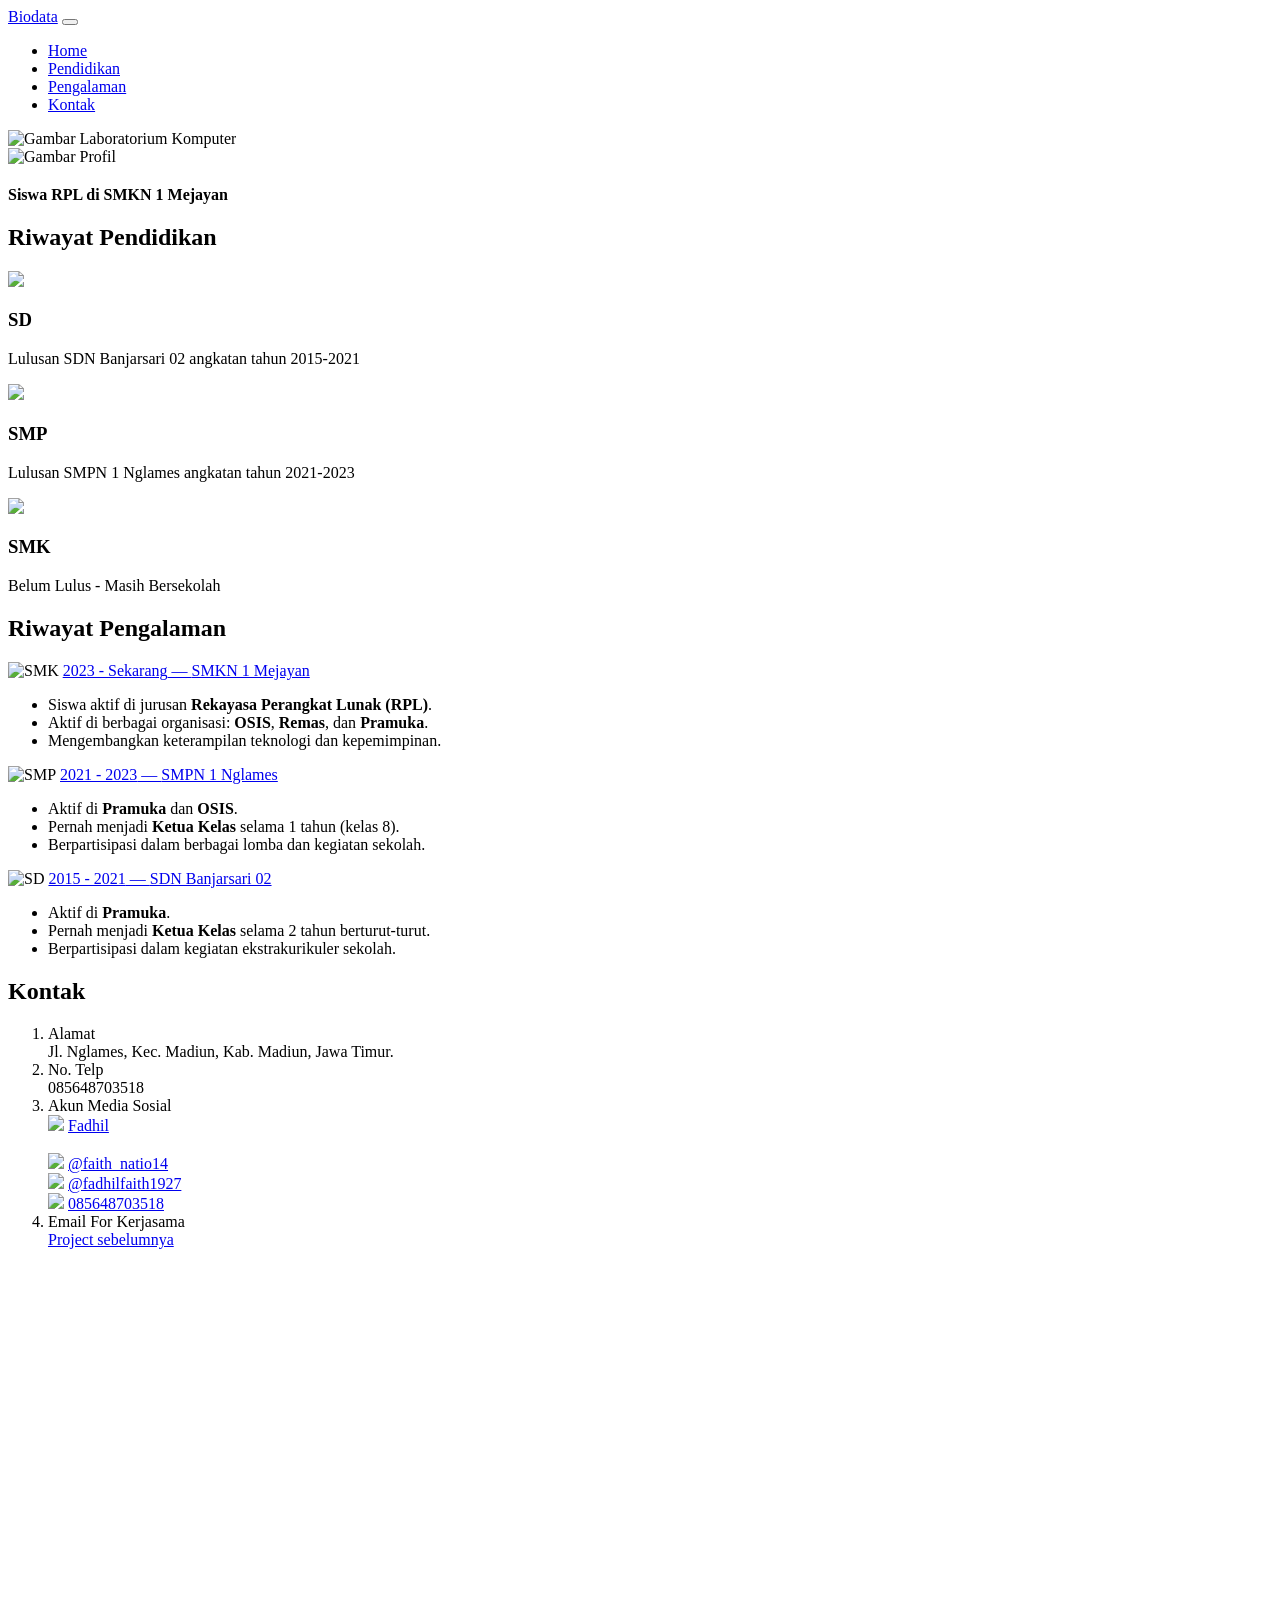
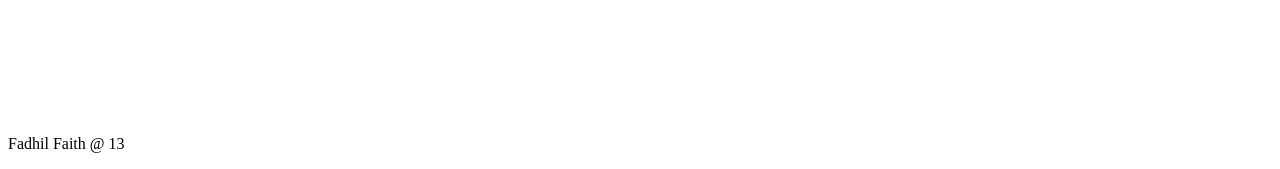
==== ujian.html @ b9683b17 "Add files via upload" ====
<!DOCTYPE html>
<html lang="en">
<head>
    <meta charset="UTF-8">
    <meta http-equiv="X-UA-Compatible" content="IE=edge">
    <meta name="viewport" content="width=device-width, initial-scale=1.0">
    <title>My Profile</title>
    <link rel="stylesheet" href="style/ujian.css" type="text/css">
    <link rel="stylesheet" href="style/bootstrap.min.css" type="text/css">
    <script src="style/bootstrap.bundle.js"></script>
</head>
<body>
  <header id="navbar">  
    <nav class="navbar navbar-expand-sm bg-secondary navbar-dark fixed-top">
      <div class="container-fluid">
        <a class="navbar-brand" href="#">Biodata</a>

        <button class="navbar-toggler" type="button" data-bs-toggle="collapse" data-bs-target="#collapsibleNavbar" aria-controls="navbarSupportedContent" aria-expanded="false" aria-label="Toggle navigation">
          <span class="navbar-toggler-icon"></span>
        </button>

        <div class="collapse navbar-collapse" id="collapsibleNavbar">
          <ul class="navbar-nav">
            <li class="nav-item">
              <a class="nav-link text-white text-center" href="#home">Home</a>
            </li>
            <li class="nav-item">
              <a class="nav-link text-white text-center" href="#pendidikan">Pendidikan</a>
            </li>
            <li class="nav-item">
              <a class="nav-link text-white text-center" href="#pekerjaan">Pengalaman</a>
            </li>
            <li class="nav-item">
              <a class="nav-link text-white text-center" href="#kontak">Kontak</a>
            </li>
          </ul>
        </div>
      </div>
    </nav>
  </header>

  <section id="home">
    <img src="image/bcgrnd.png" alt="Gambar Laboratorium Komputer">
    <div id="logoBanner">
      <img src="image/pp saya.png" alt="Gambar Profil">
      <h1><span></span></h1>
      <p><b>Siswa RPL di SMKN 1 Mejayan</b></p>
    </div>
  </section>

  <article id="pendidikan">
    <div class="row">
      <b><h2>Riwayat Pendidikan</h2></b>
      <div class="col-sm-3">
        <img src="image/esdeh.png">
        <p><h3>SD</h3></p>
        <p>Lulusan SDN Banjarsari 02 angkatan tahun 2015-2021</p>
      </div>
      <div class="col-sm-3">
        <img src="image/smplogo.png">
        <p><h3>SMP</h3></p>
        <p>Lulusan SMPN 1 Nglames angkatan tahun 2021-2023</p>
      </div>
      <div class="col-sm-3">
        <img src="image/smk.png">
        <p><h3>SMK</h3></p>
        <p>Belum Lulus - Masih Bersekolah</p>
      </div>
    </div>
  </article>

  <article id="pekerjaan">
    <b><h2 class="mb-4">Riwayat Pengalaman</h2></b>
    <div id="accordion">
      <div class="card mb-3 shadow-sm border-0">
        <div class="card-header bg-primary text-white d-flex align-items-center">
          <img src="image/smk.png" alt="SMK" width="32" height="32" class="me-2">
          <a class="btn text-white flex-grow-1 text-start" data-bs-toggle="collapse" href="#collapseOne">
            <span class="fw-bold">2023 - Sekarang</span> &mdash; <span class="ms-2">SMKN 1 Mejayan</span>
          </a>
        </div>
        <div id="collapseOne" class="collapse show" data-bs-parent="#accordion">
          <div class="card-body">
            <ul>
              <li>Siswa aktif di jurusan <b>Rekayasa Perangkat Lunak (RPL)</b>.</li>
              <li>Aktif di berbagai organisasi: <b>OSIS</b>, <b>Remas</b>, dan <b>Pramuka</b>.</li>
              <li>Mengembangkan keterampilan teknologi dan kepemimpinan.</li>
            </ul>
          </div>
        </div>
      </div>
      <div class="card mb-3 shadow-sm border-0">
        <div class="card-header bg-success text-white d-flex align-items-center">
          <img src="image/smplogo.png" alt="SMP" width="32" height="32" class="me-2">
          <a class="collapsed btn text-white flex-grow-1 text-start" data-bs-toggle="collapse" href="#collapseTwo">
            <span class="fw-bold">2021 - 2023</span> &mdash; <span class="ms-2">SMPN 1 Nglames</span>
          </a>
        </div>
        <div id="collapseTwo" class="collapse" data-bs-parent="#accordion">
          <div class="card-body">
            <ul>
              <li>Aktif di <b>Pramuka</b> dan <b>OSIS</b>.</li>
              <li>Pernah menjadi <b>Ketua Kelas</b> selama 1 tahun (kelas 8).</li>
              <li>Berpartisipasi dalam berbagai lomba dan kegiatan sekolah.</li>
            </ul>
          </div>
        </div>
      </div>
      <div class="card mb-3 shadow-sm border-0">
        <div class="card-header bg-warning text-dark d-flex align-items-center">
          <img src="image/esdeh.png" alt="SD" width="32" height="32" class="me-2">
          <a class="collapsed btn text-dark flex-grow-1 text-start" data-bs-toggle="collapse" href="#collapseThree">
            <span class="fw-bold">2015 - 2021</span> &mdash; <span class="ms-2">SDN Banjarsari 02</span>
          </a>
        </div>
        <div id="collapseThree" class="collapse" data-bs-parent="#accordion">
          <div class="card-body">
            <ul>
              <li>Aktif di <b>Pramuka</b>.</li>
              <li>Pernah menjadi <b>Ketua Kelas</b> selama 2 tahun berturut-turut.</li>
              <li>Berpartisipasi dalam kegiatan ekstrakurikuler sekolah.</li>
            </ul>
          </div>
        </div>
      </div>
    </div>
  </article>

  <section id="kontak">
    <div class="row">
        <div class="col-lg-4">
            <b><h2>Kontak</h2></b>
            <ol class="list-group list-group-numbered">
              <li class="list-group-item d-flex justify-content-between align-items-start">
                <div class="ms-2 me-auto">
                  <div class="fw-bold">Alamat</div>
                  Jl. Nglames, Kec. Madiun, Kab. Madiun, Jawa Timur.
                </div>
              </li>
              <li class="list-group-item d-flex justify-content-between align-items-start">
                <div class="ms-2 me-auto">
                  <div class="fw-bold">No. Telp </div>
                  085648703518
                </div>
              </li>
              <li class="list-group-item d-flex justify-content-between align-items-start">
                <div class="ms-2 me-auto">
                  <div class="fw-bold">Akun Media Sosial</div>
                  <div class="row sosmed">
                      <div class="col-sm-6 d-flex align-items-start" style="gap: 5px">
                        <img src="image/facebook.png" draggable="false">
                        <a href="https://www.facebook.com/DianSanjaya">Fadhil</a>
                      </div>
                    </br>
                      <div class="col-sm-6 d-flex align-items-start" style="gap: 5px">
                        <img src="image/ig.png" draggable="false">
                        <a href="https://www.instagram.com/faith_natio14/">@faith_natio14</a>
                      </div>
                      <div class="col-sm-6 d-flex align-items-center" style="gap: 5px">
                        <img src="image/tiktok.png" draggable="false"> 
                        <a href="https://www.tiktok.com/@fadhilfaith1927?is_from_webapp=1&sender_device=pc">@fadhilfaith1927</a> 
                      </div>
                      <div class="col-sm-6 d-flex align-items-center" style="gap: 5px">
                        <img src="image/wa.png" draggable="false">
                        <a href="https://web.whatsapp.com/">085648703518</a> 
                      </div>
                    </div>
                </div>
              </li>
              <li class="list-group-item d-flex justify-content-between align-items-start">
                <div class="ms-2 me-auto">
                  <div class="fw-bold">Email For Kerjasama</div>
                   <a href="X-Project PAS_FADHIL/index.html">Project sebelumnya</a>
                </div>
              </li>
            </ol>
          </div>
          <div class="col-lg-8">
            <iframe src="https://www.google.com/maps/embed?pb=!1m26!1m12!1m3!1d63280.166076493246!2d111.55880708657091!3d-7.5738461646490505!2m3!1f0!2f0!3f0!3m2!1i1024!2i768!4f13.1!4m11!3e9!4m3!3m2!1d-7.5912617!2d111.55590129999999!4m5!1s0x2e79c7fb585a947d%3A0xf2b189f11ed3a368!2sSMKN%201%20Mejayan%2C%20Jl.%20Imam%20Bonjol%20No.7%2C%20Area%20Sawah%2FKebun%2C%20Pandean%2C%20Kec.%20Mejayan%2C%20Kabupaten%20Madiun%2C%20Jawa%20Timur%2063153!3m2!1d-7.5570422!2d111.65979379999999!5e0!3m2!1sid!2sid!4v1748074762347!5m2!1sid!2sid" width="600" height="450" style="border:0;" allowfullscreen="" loading="lazy" referrerpolicy="no-referrer-when-downgrade"></iframe>
           </div>           
        </div>
    </div>
  </section>

  <footer class="d-flex align-items-center justify-content-center bg-secondary text-white text-center">
    <p>Fadhil Faith @ 13</p>
  </footer>

</body>
</html>
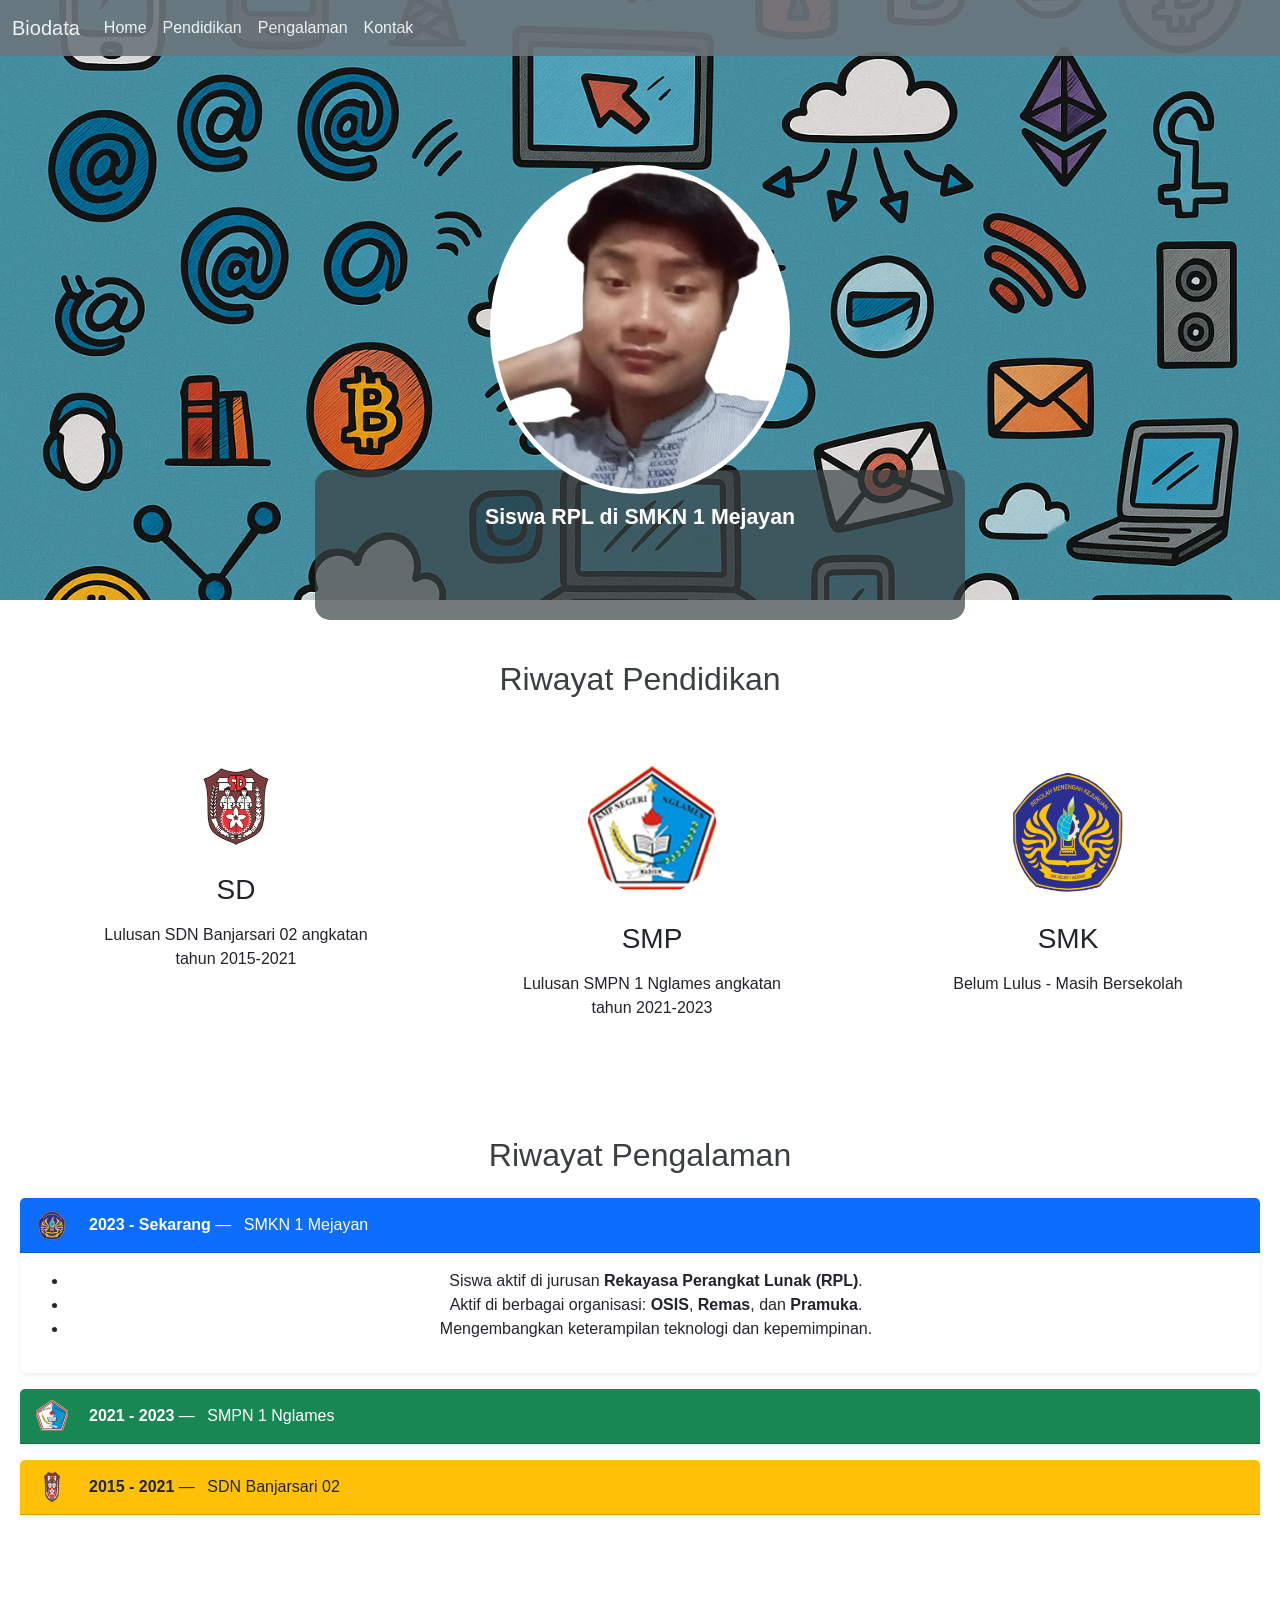
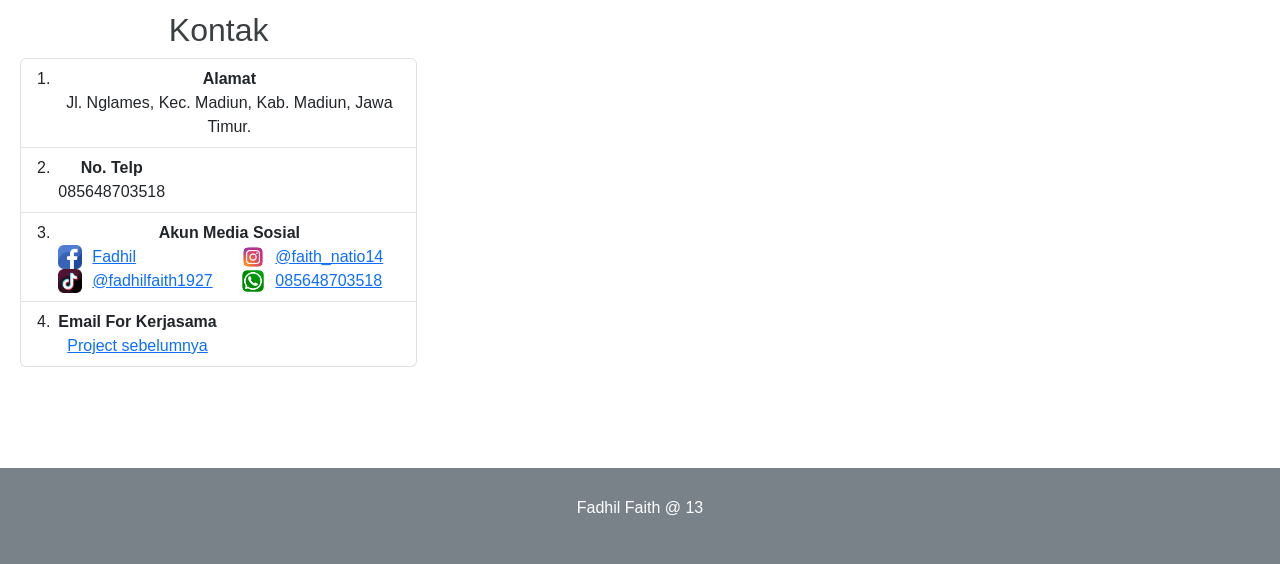
==== commit a1ad1de8: "Rapikan struktur: pindahkan gambar ke image/, aset ujian ke style/" ====
--- a/ujian.html
+++ b/ujian.html
@@ -170,7 +170,7 @@
               <li class="list-group-item d-flex justify-content-between align-items-start">
                 <div class="ms-2 me-auto">
                   <div class="fw-bold">Email For Kerjasama</div>
-                   <a href="X-Project PAS_FADHIL/index.html">Project sebelumnya</a>
+                   <a href="index.html">Project sebelumnya</a>
                 </div>
               </li>
             </ol>
--- a/style/ujian.css
+++ b/style/ujian.css
@@ -0,0 +1,174 @@
+* {
+    
+    margin: 0;
+    padding: 0;
+    box-sizing: border-box;
+    font-family: Arial, Helvetica, sans-serif;
+}
+
+:root {
+    --warna-bg: #CAE4DB;
+    --warna-1: #fefefe;
+    --warna-2: #3a4042;
+    --warna-3: #ffffff;
+    --warna-putih: #61a582;
+    --transparan: rgba(0, 48, 63, 0.1);
+}
+
+body {
+    background-color: var(--warna-bg);
+    width: 100%;
+}
+
+.nav-link:hover {
+    background-color: var(--warna-3);
+}
+
+.navbar {
+    background-color: var(--warna-2) !important;
+    opacity: 0.9;
+}
+
+#home img {
+    width: 100%;
+    height: 600px;
+    object-fit: cover;
+}
+
+#logoBanner {
+    position: absolute;
+    text-align: center;
+    left: 50%;
+    transform: translate(-50%);
+    top: 35%;
+    z-index: 9;
+    color: var(--warna-1);
+}
+
+#logoBanner img {
+    width: 300px;
+    height: auto;
+    margin-top: -300px;
+    background-color: var(--warna-1);
+    border-radius: 50%;
+    overflow: hidden;
+    border: 5px solid white;
+}
+
+#logoBanner h1 {
+    font-size: 24pt;
+}
+
+#logoBanner p {
+    font-size: 16pt;
+}
+
+#logoBanner::before {
+    content: "";
+    background-color: var(--warna-2);
+    width: 650px;
+    height: 150px;
+    z-index: -1;
+    position: relative;
+    display: block;
+    opacity: 0.7;
+    top: 155px;
+    border-radius: 15px;
+    left: 50%;
+    transform: translate(-50%);
+}
+
+#logoBanner span:before {
+    content: '';
+    animation: gerak 8s infinite ease;
+    transform: translateY(-50%);
+    font-size: 40px;
+    color: var(--warna-1);
+}
+
+@keyframes gerak {
+    0%   { content: 'Selamat Datang'; }
+    50%  { content: 'Fadhil faith al abrisam dewanto'; }
+    100% { content: 'Terima Kasih Sudah Berkunjung'; }
+}
+
+#pendidikan,
+#pekerjaan,
+#kontak {
+    text-align: center;
+    margin-top: 20px;
+    padding: 20px;
+}
+
+#pendidikan h2,
+#pekerjaan h2,
+#kontak h2 {
+    margin-top: 20px;
+    color: var(--warna-2);
+    font-family: Impact, Haettenschweiler, 'Arial Narrow Bold', sans-serif;
+}
+
+#pendidikan img {
+    width: 150px;
+    height: auto;
+    background-color: var(--warna-3);
+    border-radius: 50%;
+    overflow: hidden;
+    margin-top: 20px;
+    padding: 10px;
+}
+
+.card-header {
+    background-color: var(--warna-2);
+    color: white;
+}
+
+#kontak iframe {
+    width: 100%;
+    position: relative;
+    border: none;
+}
+
+.sosmed img {
+    width: 24px;
+    height: 24px;
+    object-fit: cover;
+    margin-right: 5px;
+}
+
+footer {
+    background-color: var(--warna-2);
+    opacity: 0.9;
+    padding: 15px;
+    height: 96px;
+    color: white;
+    text-align: center;
+    display: flex;
+    justify-content: center;
+    align-items: center;
+}
+
+@media (max-width: 768px) {
+    #logoBanner {
+        top: 20%;
+    }
+    #logoBanner img {
+        width: 200px;
+    }
+    #logoBanner h1 {
+        font-size: 18pt;
+    }
+    #logoBanner p {
+        font-size: 14pt;
+    }
+    #logoBanner::before {
+        width: 90%;
+        height:120px;
+}
+}
+.col-sm-3{
+    float: left;
+    padding: 30px 20px 20px 20px;
+    margin-right: 30px;
+    margin-left:70px;
+}
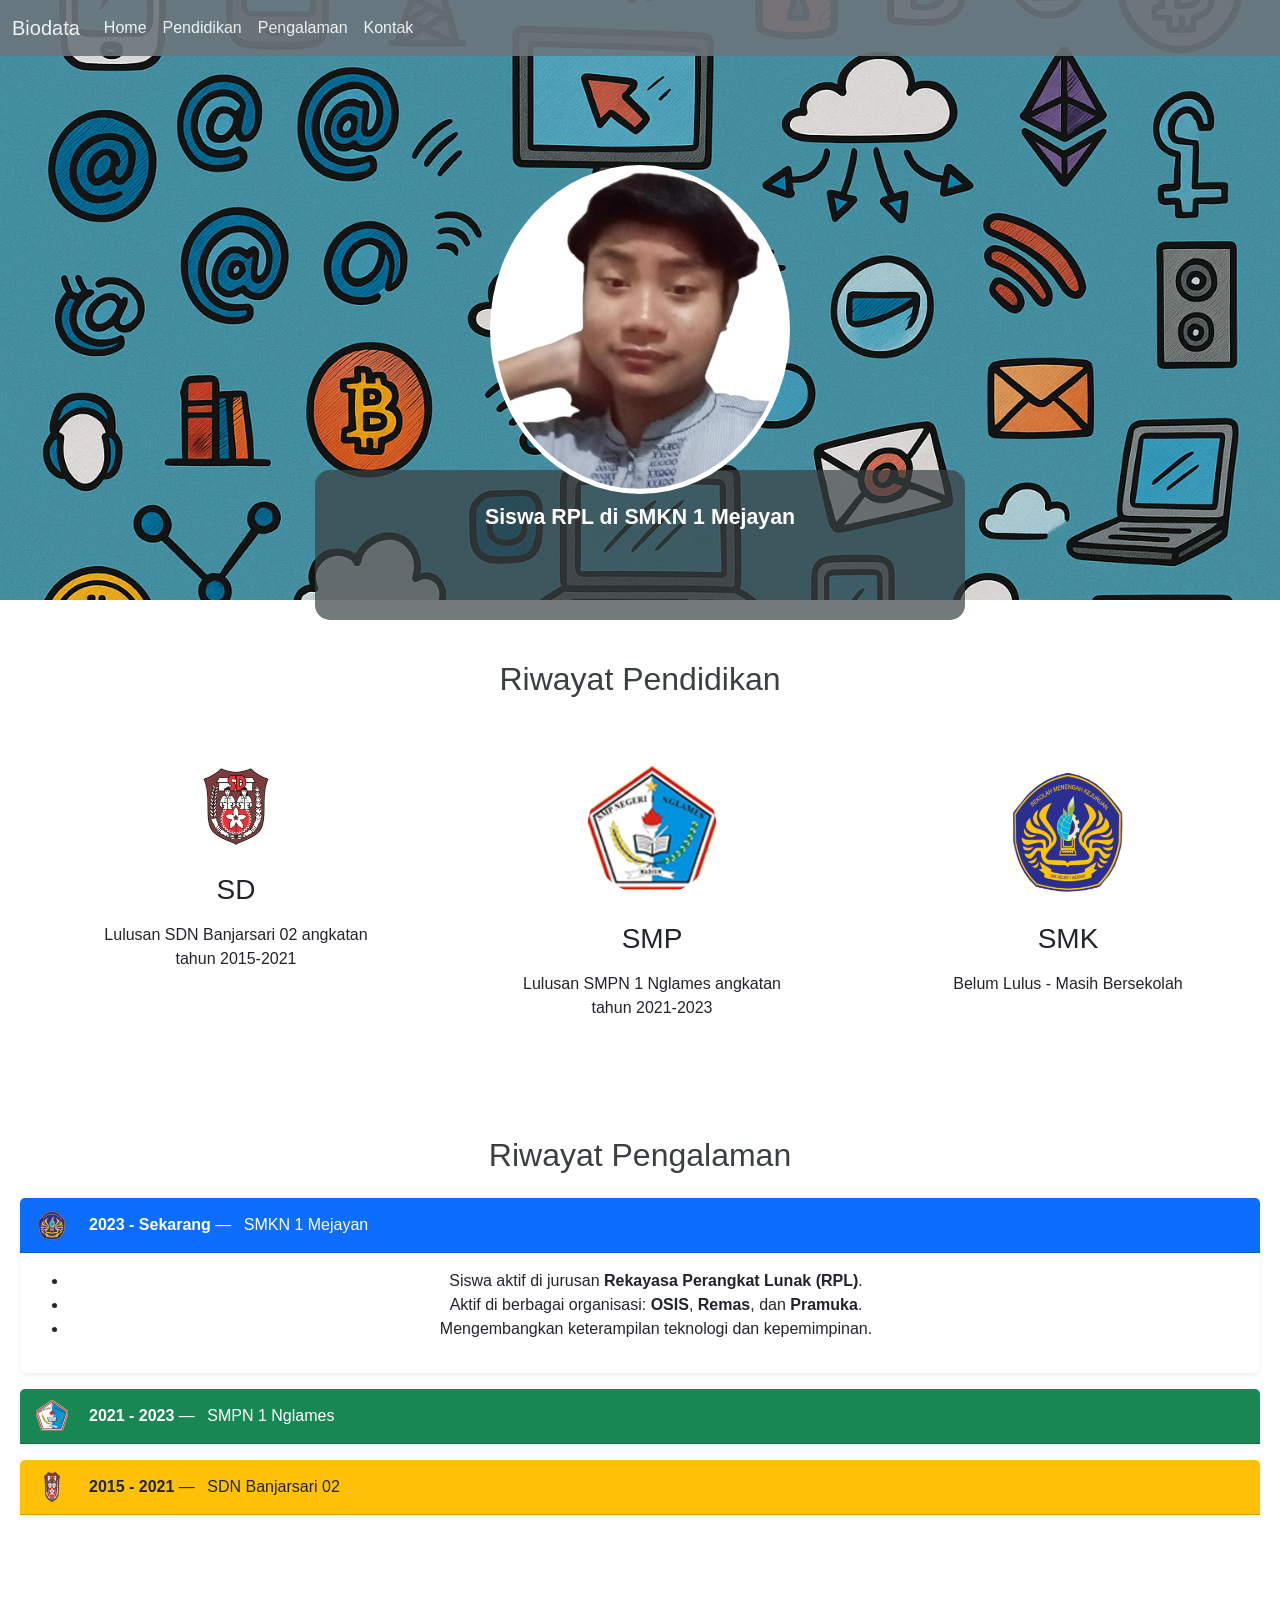
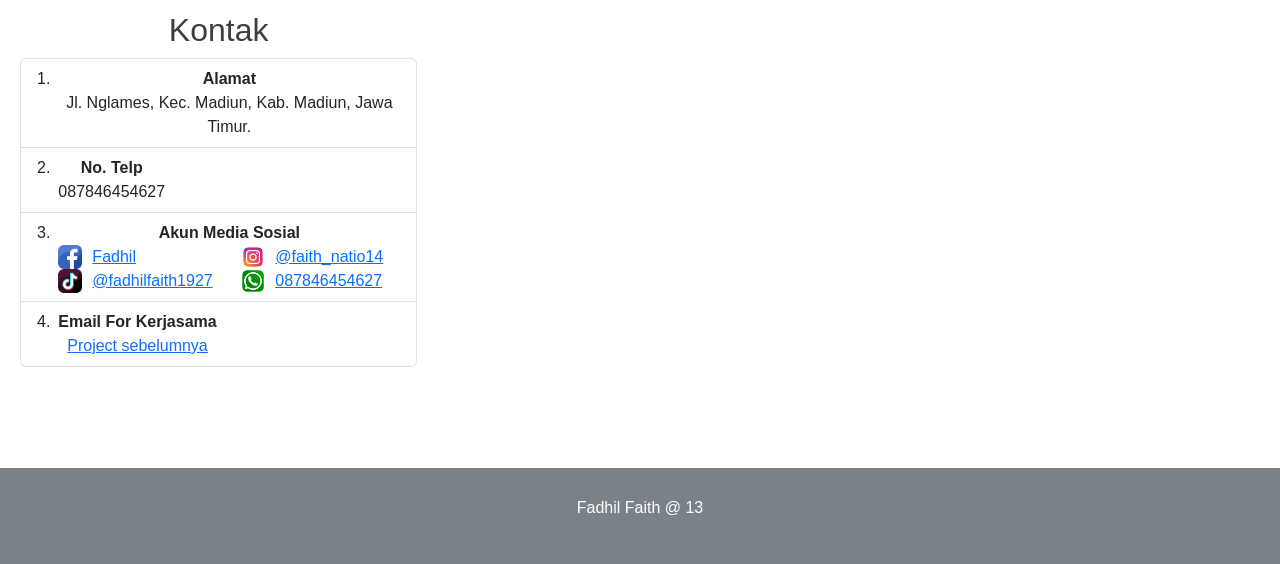
==== commit 82e6b9e3: "Update nomor WhatsApp ke 087846454627" ====
--- a/ujian.html
+++ b/ujian.html
@@ -140,7 +140,7 @@
               <li class="list-group-item d-flex justify-content-between align-items-start">
                 <div class="ms-2 me-auto">
                   <div class="fw-bold">No. Telp </div>
-                  085648703518
+                  087846454627
                 </div>
               </li>
               <li class="list-group-item d-flex justify-content-between align-items-start">
@@ -162,7 +162,7 @@
                       </div>
                       <div class="col-sm-6 d-flex align-items-center" style="gap: 5px">
                         <img src="image/wa.png" draggable="false">
-                        <a href="https://web.whatsapp.com/">085648703518</a> 
+                        <a href="https://wa.me/6287846454627">087846454627</a> 
                       </div>
                     </div>
                 </div>
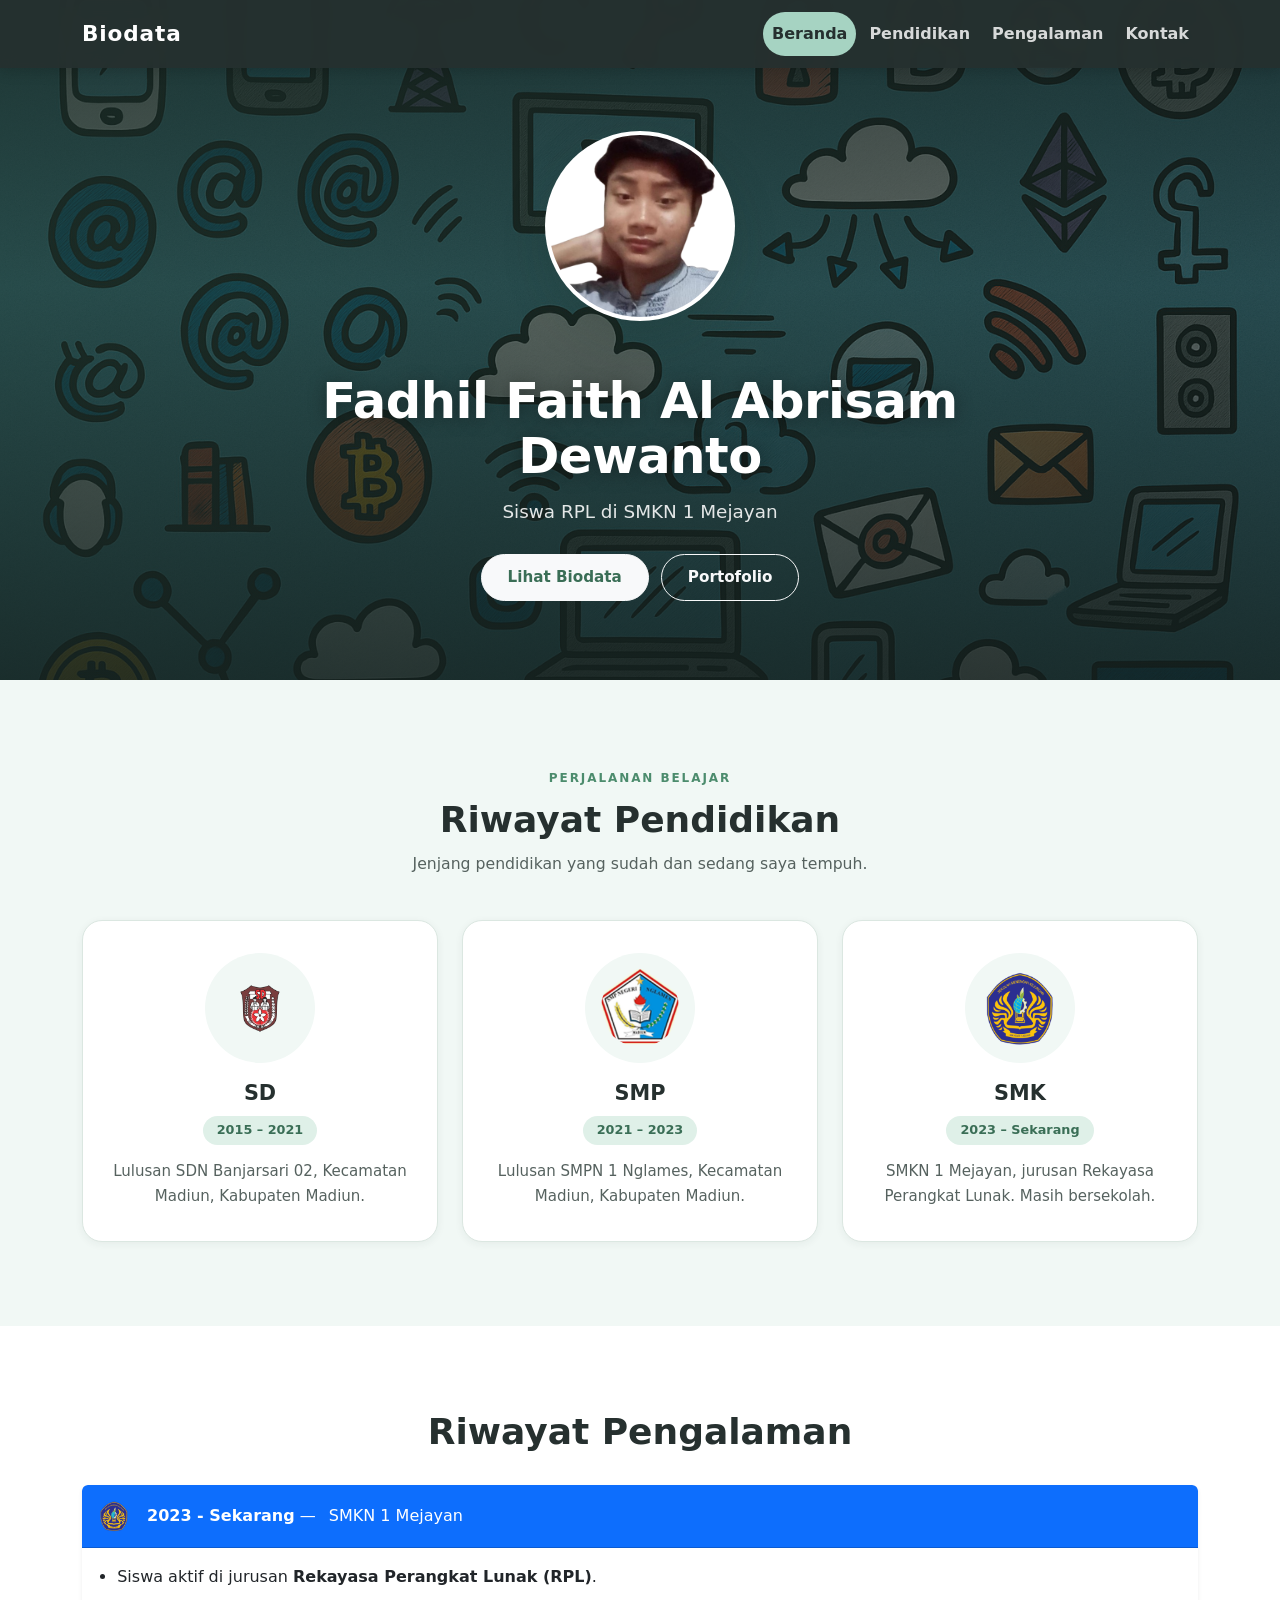
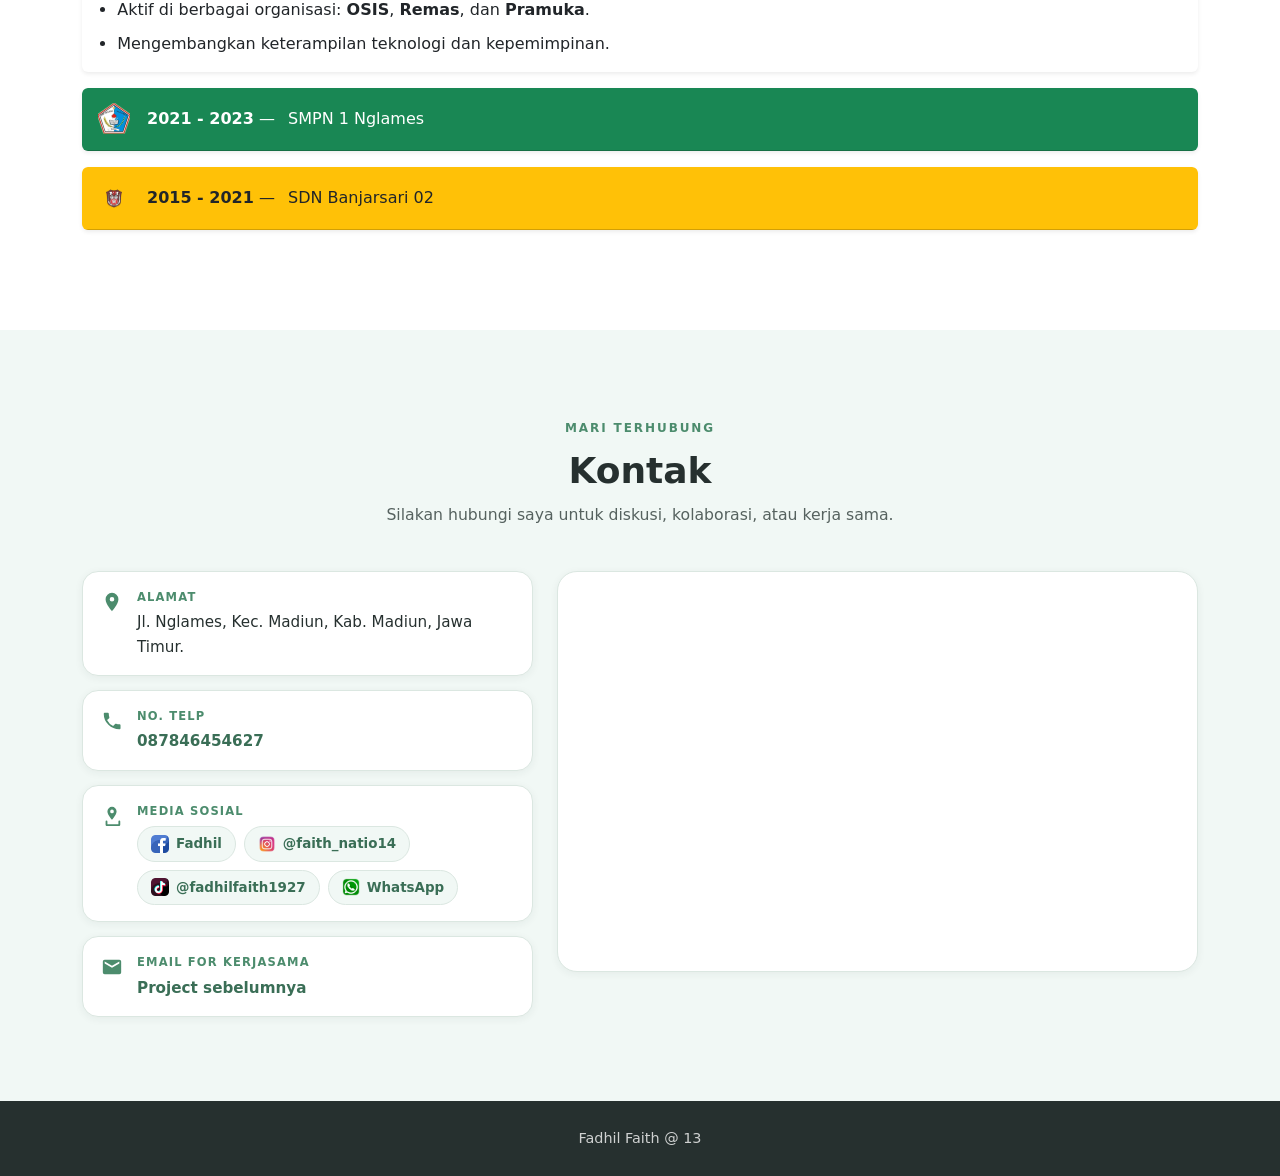
==== commit f049512e: "Perbaiki struktur dan konten halaman ujian" ====
--- a/ujian.html
+++ b/ujian.html
@@ -1,190 +1,330 @@
-<!DOCTYPE html>
-<html lang="en">
-<head>
-    <meta charset="UTF-8">
-    <meta http-equiv="X-UA-Compatible" content="IE=edge">
-    <meta name="viewport" content="width=device-width, initial-scale=1.0">
-    <title>My Profile</title>
-    <link rel="stylesheet" href="style/ujian.css" type="text/css">
-    <link rel="stylesheet" href="style/bootstrap.min.css" type="text/css">
-    <script src="style/bootstrap.bundle.js"></script>
-</head>
-<body>
-  <header id="navbar">  
-    <nav class="navbar navbar-expand-sm bg-secondary navbar-dark fixed-top">
-      <div class="container-fluid">
-        <a class="navbar-brand" href="#">Biodata</a>
-
-        <button class="navbar-toggler" type="button" data-bs-toggle="collapse" data-bs-target="#collapsibleNavbar" aria-controls="navbarSupportedContent" aria-expanded="false" aria-label="Toggle navigation">
-          <span class="navbar-toggler-icon"></span>
-        </button>
-
-        <div class="collapse navbar-collapse" id="collapsibleNavbar">
-          <ul class="navbar-nav">
-            <li class="nav-item">
-              <a class="nav-link text-white text-center" href="#home">Home</a>
-            </li>
-            <li class="nav-item">
-              <a class="nav-link text-white text-center" href="#pendidikan">Pendidikan</a>
-            </li>
-            <li class="nav-item">
-              <a class="nav-link text-white text-center" href="#pekerjaan">Pengalaman</a>
-            </li>
-            <li class="nav-item">
-              <a class="nav-link text-white text-center" href="#kontak">Kontak</a>
-            </li>
-          </ul>
-        </div>
-      </div>
-    </nav>
-  </header>
-
-  <section id="home">
-    <img src="image/bcgrnd.png" alt="Gambar Laboratorium Komputer">
-    <div id="logoBanner">
-      <img src="image/pp saya.png" alt="Gambar Profil">
-      <h1><span></span></h1>
-      <p><b>Siswa RPL di SMKN 1 Mejayan</b></p>
-    </div>
-  </section>
-
-  <article id="pendidikan">
-    <div class="row">
-      <b><h2>Riwayat Pendidikan</h2></b>
-      <div class="col-sm-3">
-        <img src="image/esdeh.png">
-        <p><h3>SD</h3></p>
-        <p>Lulusan SDN Banjarsari 02 angkatan tahun 2015-2021</p>
-      </div>
-      <div class="col-sm-3">
-        <img src="image/smplogo.png">
-        <p><h3>SMP</h3></p>
-        <p>Lulusan SMPN 1 Nglames angkatan tahun 2021-2023</p>
-      </div>
-      <div class="col-sm-3">
-        <img src="image/smk.png">
-        <p><h3>SMK</h3></p>
-        <p>Belum Lulus - Masih Bersekolah</p>
-      </div>
-    </div>
-  </article>
-
-  <article id="pekerjaan">
-    <b><h2 class="mb-4">Riwayat Pengalaman</h2></b>
-    <div id="accordion">
-      <div class="card mb-3 shadow-sm border-0">
-        <div class="card-header bg-primary text-white d-flex align-items-center">
-          <img src="image/smk.png" alt="SMK" width="32" height="32" class="me-2">
-          <a class="btn text-white flex-grow-1 text-start" data-bs-toggle="collapse" href="#collapseOne">
-            <span class="fw-bold">2023 - Sekarang</span> &mdash; <span class="ms-2">SMKN 1 Mejayan</span>
-          </a>
-        </div>
-        <div id="collapseOne" class="collapse show" data-bs-parent="#accordion">
-          <div class="card-body">
-            <ul>
-              <li>Siswa aktif di jurusan <b>Rekayasa Perangkat Lunak (RPL)</b>.</li>
-              <li>Aktif di berbagai organisasi: <b>OSIS</b>, <b>Remas</b>, dan <b>Pramuka</b>.</li>
-              <li>Mengembangkan keterampilan teknologi dan kepemimpinan.</li>
-            </ul>
-          </div>
-        </div>
-      </div>
-      <div class="card mb-3 shadow-sm border-0">
-        <div class="card-header bg-success text-white d-flex align-items-center">
-          <img src="image/smplogo.png" alt="SMP" width="32" height="32" class="me-2">
-          <a class="collapsed btn text-white flex-grow-1 text-start" data-bs-toggle="collapse" href="#collapseTwo">
-            <span class="fw-bold">2021 - 2023</span> &mdash; <span class="ms-2">SMPN 1 Nglames</span>
-          </a>
-        </div>
-        <div id="collapseTwo" class="collapse" data-bs-parent="#accordion">
-          <div class="card-body">
-            <ul>
-              <li>Aktif di <b>Pramuka</b> dan <b>OSIS</b>.</li>
-              <li>Pernah menjadi <b>Ketua Kelas</b> selama 1 tahun (kelas 8).</li>
-              <li>Berpartisipasi dalam berbagai lomba dan kegiatan sekolah.</li>
-            </ul>
-          </div>
-        </div>
-      </div>
-      <div class="card mb-3 shadow-sm border-0">
-        <div class="card-header bg-warning text-dark d-flex align-items-center">
-          <img src="image/esdeh.png" alt="SD" width="32" height="32" class="me-2">
-          <a class="collapsed btn text-dark flex-grow-1 text-start" data-bs-toggle="collapse" href="#collapseThree">
-            <span class="fw-bold">2015 - 2021</span> &mdash; <span class="ms-2">SDN Banjarsari 02</span>
-          </a>
-        </div>
-        <div id="collapseThree" class="collapse" data-bs-parent="#accordion">
-          <div class="card-body">
-            <ul>
-              <li>Aktif di <b>Pramuka</b>.</li>
-              <li>Pernah menjadi <b>Ketua Kelas</b> selama 2 tahun berturut-turut.</li>
-              <li>Berpartisipasi dalam kegiatan ekstrakurikuler sekolah.</li>
-            </ul>
-          </div>
-        </div>
-      </div>
-    </div>
-  </article>
-
-  <section id="kontak">
-    <div class="row">
-        <div class="col-lg-4">
-            <b><h2>Kontak</h2></b>
-            <ol class="list-group list-group-numbered">
-              <li class="list-group-item d-flex justify-content-between align-items-start">
-                <div class="ms-2 me-auto">
-                  <div class="fw-bold">Alamat</div>
-                  Jl. Nglames, Kec. Madiun, Kab. Madiun, Jawa Timur.
-                </div>
-              </li>
-              <li class="list-group-item d-flex justify-content-between align-items-start">
-                <div class="ms-2 me-auto">
-                  <div class="fw-bold">No. Telp </div>
-                  087846454627
-                </div>
-              </li>
-              <li class="list-group-item d-flex justify-content-between align-items-start">
-                <div class="ms-2 me-auto">
-                  <div class="fw-bold">Akun Media Sosial</div>
-                  <div class="row sosmed">
-                      <div class="col-sm-6 d-flex align-items-start" style="gap: 5px">
-                        <img src="image/facebook.png" draggable="false">
-                        <a href="https://www.facebook.com/DianSanjaya">Fadhil</a>
-                      </div>
-                    </br>
-                      <div class="col-sm-6 d-flex align-items-start" style="gap: 5px">
-                        <img src="image/ig.png" draggable="false">
-                        <a href="https://www.instagram.com/faith_natio14/">@faith_natio14</a>
-                      </div>
-                      <div class="col-sm-6 d-flex align-items-center" style="gap: 5px">
-                        <img src="image/tiktok.png" draggable="false"> 
-                        <a href="https://www.tiktok.com/@fadhilfaith1927?is_from_webapp=1&sender_device=pc">@fadhilfaith1927</a> 
-                      </div>
-                      <div class="col-sm-6 d-flex align-items-center" style="gap: 5px">
-                        <img src="image/wa.png" draggable="false">
-                        <a href="https://wa.me/6287846454627">087846454627</a> 
-                      </div>
-                    </div>
-                </div>
-              </li>
-              <li class="list-group-item d-flex justify-content-between align-items-start">
-                <div class="ms-2 me-auto">
-                  <div class="fw-bold">Email For Kerjasama</div>
-                   <a href="index.html">Project sebelumnya</a>
-                </div>
-              </li>
-            </ol>
-          </div>
-          <div class="col-lg-8">
-            <iframe src="https://www.google.com/maps/embed?pb=!1m26!1m12!1m3!1d63280.166076493246!2d111.55880708657091!3d-7.5738461646490505!2m3!1f0!2f0!3f0!3m2!1i1024!2i768!4f13.1!4m11!3e9!4m3!3m2!1d-7.5912617!2d111.55590129999999!4m5!1s0x2e79c7fb585a947d%3A0xf2b189f11ed3a368!2sSMKN%201%20Mejayan%2C%20Jl.%20Imam%20Bonjol%20No.7%2C%20Area%20Sawah%2FKebun%2C%20Pandean%2C%20Kec.%20Mejayan%2C%20Kabupaten%20Madiun%2C%20Jawa%20Timur%2063153!3m2!1d-7.5570422!2d111.65979379999999!5e0!3m2!1sid!2sid!4v1748074762347!5m2!1sid!2sid" width="600" height="450" style="border:0;" allowfullscreen="" loading="lazy" referrerpolicy="no-referrer-when-downgrade"></iframe>
-           </div>           
-        </div>
-    </div>
-  </section>
-
-  <footer class="d-flex align-items-center justify-content-center bg-secondary text-white text-center">
-    <p>Fadhil Faith @ 13</p>
-  </footer>
-
-</body>
-</html>+<!DOCTYPE html>
+<html lang="id">
+<head>
+    <meta charset="UTF-8">
+    <meta http-equiv="X-UA-Compatible" content="IE=edge">
+    <meta name="viewport" content="width=device-width, initial-scale=1.0">
+    <meta name="description" content="Biodata Fadhil Faith Al Abrisam Dewanto, siswa RPL SMKN 1 Mejayan: riwayat pendidikan, pengalaman organisasi, dan kontak.">
+    <meta name="theme-color" content="#26302f">
+    <link rel="icon" href="image/smk.png" type="image/png">
+    <title>Biodata | Fadhil Faith Al Abrisam Dewanto</title>
+    <link rel="stylesheet" href="style/bootstrap.min.css" type="text/css">
+    <link rel="stylesheet" href="style/ujian.css" type="text/css">
+</head>
+<body data-bs-spy="scroll" data-bs-target="#mainNav" data-bs-offset="90" tabindex="0">
+
+  <a class="skip-link" href="#pendidikan">Lewati ke konten utama</a>
+
+  <header id="navbar">
+    <nav id="mainNav" class="navbar navbar-expand-md navbar-dark fixed-top site-navbar">
+      <div class="container">
+        <a class="navbar-brand" href="#home">Biodata</a>
+
+        <button class="navbar-toggler" type="button" data-bs-toggle="collapse" data-bs-target="#collapsibleNavbar" aria-controls="collapsibleNavbar" aria-expanded="false" aria-label="Buka menu navigasi">
+          <span class="navbar-toggler-icon"></span>
+        </button>
+
+        <div class="collapse navbar-collapse" id="collapsibleNavbar">
+          <ul class="navbar-nav ms-auto gap-md-1">
+            <li class="nav-item"><a class="nav-link" href="#home">Beranda</a></li>
+            <li class="nav-item"><a class="nav-link" href="#pendidikan">Pendidikan</a></li>
+            <li class="nav-item"><a class="nav-link" href="#pekerjaan">Pengalaman</a></li>
+            <li class="nav-item"><a class="nav-link" href="#kontak">Kontak</a></li>
+          </ul>
+        </div>
+      </div>
+    </nav>
+  </header>
+
+  <main>
+    <section id="home" class="hero">
+      <div class="hero-media">
+        <img src="image/bcgrnd.png" alt="Suasana laboratorium komputer di SMKN 1 Mejayan">
+      </div>
+      <div class="hero-overlay" aria-hidden="true"></div>
+
+      <div class="container hero-content">
+        <img class="hero-avatar" src="image/pp%20saya.png" alt="Foto profil Fadhil Faith Al Abrisam Dewanto" width="220" height="220">
+
+        <p class="hero-greeting">
+          <span class="visually-hidden">Selamat datang. </span>
+          <span class="rotator" aria-hidden="true">
+            <span>Selamat datang</span>
+            <span>Halo, saya Fadhil</span>
+            <span>Terima kasih sudah mampir</span>
+          </span>
+        </p>
+
+        <h1>Fadhil Faith Al Abrisam Dewanto</h1>
+        <p class="hero-subtitle">Siswa RPL di SMKN 1 Mejayan</p>
+
+        <div class="hero-actions">
+          <a class="btn btn-light" href="#pendidikan">Lihat Biodata</a>
+          <a class="btn btn-outline-light" href="index.html">Portofolio</a>
+        </div>
+      </div>
+    </section>
+
+    <article id="pendidikan" class="section">
+      <div class="container">
+        <header class="section-head">
+          <span class="section-kicker">Perjalanan Belajar</span>
+          <h2>Riwayat Pendidikan</h2>
+          <p class="section-desc">Jenjang pendidikan yang sudah dan sedang saya tempuh.</p>
+        </header>
+
+        <div class="row g-4 justify-content-center">
+          <div class="col-12 col-md-4">
+            <div class="edu-card">
+              <img src="image/esdeh.png" alt="Logo SDN Banjarsari 02" width="120" height="120" loading="lazy">
+              <h3>SD</h3>
+              <span class="edu-years">2015 &ndash; 2021</span>
+              <p>Lulusan SDN Banjarsari 02, Kecamatan Madiun, Kabupaten Madiun.</p>
+            </div>
+          </div>
+
+          <div class="col-12 col-md-4">
+            <div class="edu-card">
+              <img src="image/smplogo.png" alt="Logo SMPN 1 Nglames" width="120" height="120" loading="lazy">
+              <h3>SMP</h3>
+              <span class="edu-years">2021 &ndash; 2023</span>
+              <p>Lulusan SMPN 1 Nglames, Kecamatan Madiun, Kabupaten Madiun.</p>
+            </div>
+          </div>
+
+          <div class="col-12 col-md-4">
+            <div class="edu-card">
+              <img src="image/smk.png" alt="Logo SMKN 1 Mejayan" width="120" height="120" loading="lazy">
+              <h3>SMK</h3>
+              <span class="edu-years">2023 &ndash; Sekarang</span>
+              <p>SMKN 1 Mejayan, jurusan Rekayasa Perangkat Lunak. Masih bersekolah.</p>
+            </div>
+          </div>
+        </div>
+      </div>
+    </article>
+
+    <article id="pekerjaan" class="section section-alt">
+      <div class="container">
+        <h2 class="experience-title text-center">Riwayat Pengalaman</h2>
+
+        <div id="accordion" class="experience-cards">
+          <div class="card mb-3 shadow-sm border-0">
+            <div class="card-header bg-primary text-white d-flex align-items-center">
+              <img src="image/smk.png" alt="" width="32" height="32" class="me-2">
+              <button class="btn text-white flex-grow-1 text-start" type="button" data-bs-toggle="collapse" data-bs-target="#collapseOne" aria-expanded="true" aria-controls="collapseOne">
+                <span class="fw-bold">2023 - Sekarang</span> &mdash; <span class="ms-2">SMKN 1 Mejayan</span>
+              </button>
+            </div>
+            <div id="collapseOne" class="collapse show" data-bs-parent="#accordion">
+              <div class="card-body">
+                <ul>
+                  <li>Siswa aktif di jurusan <b>Rekayasa Perangkat Lunak (RPL)</b>.</li>
+                  <li>Aktif di berbagai organisasi: <b>OSIS</b>, <b>Remas</b>, dan <b>Pramuka</b>.</li>
+                  <li>Mengembangkan keterampilan teknologi dan kepemimpinan.</li>
+                </ul>
+              </div>
+            </div>
+          </div>
+
+          <div class="card mb-3 shadow-sm border-0">
+            <div class="card-header bg-success text-white d-flex align-items-center">
+              <img src="image/smplogo.png" alt="" width="32" height="32" class="me-2">
+              <button class="btn text-white flex-grow-1 text-start collapsed" type="button" data-bs-toggle="collapse" data-bs-target="#collapseTwo" aria-expanded="false" aria-controls="collapseTwo">
+                <span class="fw-bold">2021 - 2023</span> &mdash; <span class="ms-2">SMPN 1 Nglames</span>
+              </button>
+            </div>
+            <div id="collapseTwo" class="collapse" data-bs-parent="#accordion">
+              <div class="card-body">
+                <ul>
+                  <li>Aktif di <b>Pramuka</b> dan <b>OSIS</b>.</li>
+                  <li>Pernah menjadi <b>Ketua Kelas</b> selama 1 tahun (kelas 8).</li>
+                  <li>Berpartisipasi dalam berbagai lomba dan kegiatan sekolah.</li>
+                </ul>
+              </div>
+            </div>
+          </div>
+
+          <div class="card mb-3 shadow-sm border-0">
+            <div class="card-header bg-warning text-dark d-flex align-items-center">
+              <img src="image/esdeh.png" alt="" width="32" height="32" class="me-2">
+              <button class="btn text-dark flex-grow-1 text-start collapsed" type="button" data-bs-toggle="collapse" data-bs-target="#collapseThree" aria-expanded="false" aria-controls="collapseThree">
+                <span class="fw-bold">2015 - 2021</span> &mdash; <span class="ms-2">SDN Banjarsari 02</span>
+              </button>
+            </div>
+            <div id="collapseThree" class="collapse" data-bs-parent="#accordion">
+              <div class="card-body">
+                <ul>
+                  <li>Aktif di <b>Pramuka</b>.</li>
+                  <li>Pernah menjadi <b>Ketua Kelas</b> selama 2 tahun berturut-turut.</li>
+                  <li>Berpartisipasi dalam kegiatan ekstrakurikuler sekolah.</li>
+                </ul>
+              </div>
+            </div>
+          </div>
+        </div>
+      </div>
+    </article>
+
+    <section id="kontak" class="section">
+      <div class="container">
+        <header class="section-head">
+          <span class="section-kicker">Mari Terhubung</span>
+          <h2>Kontak</h2>
+          <p class="section-desc">Silakan hubungi saya untuk diskusi, kolaborasi, atau kerja sama.</p>
+        </header>
+
+        <div class="row g-4 align-items-start">
+          <div class="col-lg-5">
+            <ul class="contact-list">
+              <li class="contact-item">
+                <svg class="contact-icon" viewBox="0 0 24 24" aria-hidden="true" focusable="false"><path d="M12 2a7 7 0 0 0-7 7c0 5.25 7 13 7 13s7-7.75 7-13a7 7 0 0 0-7-7Zm0 9.5A2.5 2.5 0 1 1 12 6.5a2.5 2.5 0 0 1 0 5Z"/></svg>
+                <div>
+                  <span class="contact-label">Alamat</span>
+                  <p class="contact-value">Jl. Nglames, Kec. Madiun, Kab. Madiun, Jawa Timur.</p>
+                </div>
+              </li>
+
+              <li class="contact-item">
+                <svg class="contact-icon" viewBox="0 0 24 24" aria-hidden="true" focusable="false"><path d="M6.6 10.8a15.1 15.1 0 0 0 6.6 6.6l2.2-2.2c.3-.3.7-.4 1.1-.2 1.2.4 2.5.6 3.8.6.6 0 1 .4 1 1V20c0 .6-.4 1-1 1A17 17 0 0 1 3 4c0-.6.4-1 1-1h3.5c.6 0 1 .4 1 1 0 1.3.2 2.6.6 3.8.1.4 0 .8-.2 1.1l-2.3 1.9Z"/></svg>
+                <div>
+                  <span class="contact-label">No. Telp</span>
+                  <p class="contact-value"><a href="https://wa.me/6287846454627" target="_blank" rel="noopener">087846454627</a></p>
+                </div>
+              </li>
+
+              <li class="contact-item">
+                <svg class="contact-icon" viewBox="0 0 24 24" aria-hidden="true" focusable="false"><path d="M17 7a5 5 0 0 0-10 0c0 3.5 5 9 5 9s5-5.5 5-9Zm-5-2a2 2 0 1 1 0 4 2 2 0 0 1 0-4Zm-6 12a1 1 0 0 1 1 1v3h12v-3a1 1 0 1 1 2 0v3.5c0 .8-.7 1.5-1.5 1.5h-13c-.8 0-1.5-.7-1.5-1.5V18a1 1 0 0 1 1-1Z"/></svg>
+                <div>
+                  <span class="contact-label">Media Sosial</span>
+                  <div class="social-chips">
+                    <a class="social-chip" href="https://www.facebook.com/" target="_blank" rel="noopener">
+                      <img src="image/facebook.png" alt="" width="18" height="18" loading="lazy">Fadhil
+                    </a>
+                    <a class="social-chip" href="https://www.instagram.com/faith_natio14/" target="_blank" rel="noopener">
+                      <img src="image/ig.png" alt="" width="18" height="18" loading="lazy">@faith_natio14
+                    </a>
+                    <a class="social-chip" href="https://www.tiktok.com/@fadhilfaith1927?is_from_webapp=1&amp;sender_device=pc" target="_blank" rel="noopener">
+                      <img src="image/tiktok.png" alt="" width="18" height="18" loading="lazy">@fadhilfaith1927
+                    </a>
+                    <a class="social-chip" href="https://wa.me/6287846454627" target="_blank" rel="noopener">
+                      <img src="image/wa.png" alt="" width="18" height="18" loading="lazy">WhatsApp
+                    </a>
+                  </div>
+                </div>
+              </li>
+
+              <li class="contact-item">
+                <svg class="contact-icon" viewBox="0 0 24 24" aria-hidden="true" focusable="false"><path d="M20 4H4a2 2 0 0 0-2 2v12a2 2 0 0 0 2 2h16a2 2 0 0 0 2-2V6a2 2 0 0 0-2-2Zm0 4.2-8 4.6-8-4.6V6l8 4.6L20 6v2.2Z"/></svg>
+                <div>
+                  <span class="contact-label">Email For Kerjasama</span>
+                  <p class="contact-value"><a href="index.html">Project sebelumnya</a></p>
+                </div>
+              </li>
+            </ul>
+          </div>
+
+          <div class="col-lg-7">
+            <div class="map-card">
+              <iframe src="https://www.google.com/maps/embed?pb=!1m26!1m12!1m3!1d63280.166076493246!2d111.55880708657091!3d-7.5738461646490505!2m3!1f0!2f0!3f0!3m2!1i1024!2i768!4f13.1!4m11!3e9!4m3!3m2!1d-7.5912617!2d111.55590129999999!4m5!1s0x2e79c7fb585a947d%3A0xf2b189f11ed3a368!2sSMKN%201%20Mejayan%2C%20Jl.%20Imam%20Bonjol%20No.7%2C%20Area%20Sawah%2FKebun%2C%20Pandean%2C%20Kec.%20Mejayan%2C%20Kabupaten%20Madiun%2C%20Jawa%20Timur%2063153!3m2!1d-7.5570422!2d111.65979379999999!5e0!3m2!1sid!2sid!4v1748074762347!5m2!1sid!2sid" title="Peta lokasi SMKN 1 Mejayan" allowfullscreen="" loading="lazy" referrerpolicy="no-referrer-when-downgrade"></iframe>
+            </div>
+          </div>
+        </div>
+      </div>
+    </section>
+  </main>
+
+  <footer class="site-footer">
+    <div class="container">
+      <p>Fadhil Faith @ 13</p>
+    </div>
+  </footer>
+
+  <script src="style/bootstrap.bundle.js" defer></script>
+  <script>
+    document.addEventListener('DOMContentLoaded', function () {
+      var menu = document.getElementById('collapsibleNavbar');
+      var navbar = document.querySelector('.site-navbar');
+      var toggler = document.querySelector('.navbar-toggler');
+
+      function closeMenuSoon() {
+        if (!menu || !menu.classList.contains('show')) return;
+        window.setTimeout(function () {
+          if (window.bootstrap && window.bootstrap.Collapse) {
+            if (menu.classList.contains('show')) {
+              window.bootstrap.Collapse.getOrCreateInstance(menu).hide();
+            }
+          } else {
+            menu.classList.remove('show');
+            if (toggler) toggler.setAttribute('aria-expanded', 'false');
+          }
+        }, 180);
+      }
+
+      // Navigasi antar-section: digulir lewat JavaScript supaya tetap bekerja
+      // walaupun perilaku anchor bawaan browser bermasalah.
+      document.querySelectorAll('a[href^="#"]').forEach(function (link) {
+        link.addEventListener('click', function (event) {
+          var hash = link.getAttribute('href');
+          if (!hash || hash.length < 2) return;
+
+          var target = document.getElementById(hash.slice(1));
+          if (!target) return;
+
+          event.preventDefault();
+
+          var navHeight = navbar ? navbar.offsetHeight : 0;
+          // Saat menu mobile terbuka, tinggi navbar ikut membesar;
+          // kurangi tinggi panel menu supaya offset tetap mengacu navbar tertutup.
+          if (menu && menu.classList.contains('show') && menu.offsetHeight) {
+            navHeight -= menu.offsetHeight;
+          }
+          var offset = navHeight + 16;
+          var current = window.pageYOffset || document.documentElement.scrollTop || 0;
+          var top = Math.max(0, target.getBoundingClientRect().top + current - offset);
+
+          try {
+            window.scrollTo({ top: top, behavior: 'smooth' });
+          } catch (error) {
+            window.scrollTo(0, top);
+          }
+
+          if (window.history && window.history.replaceState) {
+            window.history.replaceState(null, '', hash);
+          }
+
+          closeMenuSoon();
+        });
+      });
+
+      // Cadangan jika Bootstrap JS gagal dimuat: kartu pengalaman tetap bisa dibuka.
+      if (!window.bootstrap) {
+        var buttons = document.querySelectorAll('#accordion [data-bs-toggle="collapse"]');
+        buttons.forEach(function (btn) {
+          btn.addEventListener('click', function (event) {
+            event.preventDefault();
+            var targetSelector = btn.getAttribute('data-bs-target') || btn.getAttribute('href');
+            var target = targetSelector && document.querySelector(targetSelector);
+            if (!target) return;
+
+            var wasOpen = target.classList.contains('show');
+            document.querySelectorAll('#accordion .collapse.show').forEach(function (panel) {
+              panel.classList.remove('show');
+            });
+            buttons.forEach(function (other) {
+              other.setAttribute('aria-expanded', 'false');
+              other.classList.add('collapsed');
+            });
+
+            if (!wasOpen) {
+              target.classList.add('show');
+              btn.setAttribute('aria-expanded', 'true');
+              btn.classList.remove('collapsed');
+            }
+          });
+        });
+      }
+    });
+  </script>
+</body>
+</html>
--- a/style/ujian.css
+++ b/style/ujian.css
@@ -1,174 +1,600 @@
-* {
-    
-    margin: 0;
-    padding: 0;
-    box-sizing: border-box;
-    font-family: Arial, Helvetica, sans-serif;
-}
-
-:root {
-    --warna-bg: #CAE4DB;
-    --warna-1: #fefefe;
-    --warna-2: #3a4042;
-    --warna-3: #ffffff;
-    --warna-putih: #61a582;
-    --transparan: rgba(0, 48, 63, 0.1);
-}
-
-body {
-    background-color: var(--warna-bg);
-    width: 100%;
-}
-
-.nav-link:hover {
-    background-color: var(--warna-3);
-}
-
-.navbar {
-    background-color: var(--warna-2) !important;
-    opacity: 0.9;
-}
-
-#home img {
-    width: 100%;
-    height: 600px;
-    object-fit: cover;
-}
-
-#logoBanner {
-    position: absolute;
-    text-align: center;
-    left: 50%;
-    transform: translate(-50%);
-    top: 35%;
-    z-index: 9;
-    color: var(--warna-1);
-}
-
-#logoBanner img {
-    width: 300px;
-    height: auto;
-    margin-top: -300px;
-    background-color: var(--warna-1);
-    border-radius: 50%;
-    overflow: hidden;
-    border: 5px solid white;
-}
-
-#logoBanner h1 {
-    font-size: 24pt;
-}
-
-#logoBanner p {
-    font-size: 16pt;
-}
-
-#logoBanner::before {
-    content: "";
-    background-color: var(--warna-2);
-    width: 650px;
-    height: 150px;
-    z-index: -1;
-    position: relative;
-    display: block;
-    opacity: 0.7;
-    top: 155px;
-    border-radius: 15px;
-    left: 50%;
-    transform: translate(-50%);
-}
-
-#logoBanner span:before {
-    content: '';
-    animation: gerak 8s infinite ease;
-    transform: translateY(-50%);
-    font-size: 40px;
-    color: var(--warna-1);
-}
-
-@keyframes gerak {
-    0%   { content: 'Selamat Datang'; }
-    50%  { content: 'Fadhil faith al abrisam dewanto'; }
-    100% { content: 'Terima Kasih Sudah Berkunjung'; }
-}
-
-#pendidikan,
-#pekerjaan,
-#kontak {
-    text-align: center;
-    margin-top: 20px;
-    padding: 20px;
-}
-
-#pendidikan h2,
-#pekerjaan h2,
-#kontak h2 {
-    margin-top: 20px;
-    color: var(--warna-2);
-    font-family: Impact, Haettenschweiler, 'Arial Narrow Bold', sans-serif;
-}
-
-#pendidikan img {
-    width: 150px;
-    height: auto;
-    background-color: var(--warna-3);
-    border-radius: 50%;
-    overflow: hidden;
-    margin-top: 20px;
-    padding: 10px;
-}
-
-.card-header {
-    background-color: var(--warna-2);
-    color: white;
-}
-
-#kontak iframe {
-    width: 100%;
-    position: relative;
-    border: none;
-}
-
-.sosmed img {
-    width: 24px;
-    height: 24px;
-    object-fit: cover;
-    margin-right: 5px;
-}
-
-footer {
-    background-color: var(--warna-2);
-    opacity: 0.9;
-    padding: 15px;
-    height: 96px;
-    color: white;
-    text-align: center;
-    display: flex;
-    justify-content: center;
-    align-items: center;
-}
-
-@media (max-width: 768px) {
-    #logoBanner {
-        top: 20%;
-    }
-    #logoBanner img {
-        width: 200px;
-    }
-    #logoBanner h1 {
-        font-size: 18pt;
-    }
-    #logoBanner p {
-        font-size: 14pt;
-    }
-    #logoBanner::before {
-        width: 90%;
-        height:120px;
-}
-}
-.col-sm-3{
-    float: left;
-    padding: 30px 20px 20px 20px;
-    margin-right: 30px;
-    margin-left:70px;
-}+/* =========================================================
+   Biodata — Fadhil Faith
+   Tema hijau, layout responsif, tanpa angka ajaib.
+   ========================================================= */
+
+:root {
+    --green-050: #f1f8f5;
+    --green-100: #dff0e8;
+    --green-200: #cae4db;
+    --green-300: #a6d3c2;
+    --green-400: #7ec0a6;
+    --green-500: #61a582;
+    --green-600: #4c8c6d;
+    --green-700: #3a6e56;
+    --ink: #26302f;
+    --ink-soft: #56625f;
+    --line: #dbe7e1;
+    --white: #ffffff;
+
+    --radius-sm: 12px;
+    --radius-md: 16px;
+    --radius-lg: 20px;
+    --radius-pill: 999px;
+
+    --shadow-sm: 0 2px 8px rgba(38, 48, 47, 0.06);
+    --shadow-md: 0 10px 26px rgba(38, 48, 47, 0.10);
+    --shadow-lg: 0 18px 45px rgba(23, 42, 36, 0.18);
+
+    --nav-height: 68px;
+    --max-width: 1120px;
+}
+
+* {
+    box-sizing: border-box;
+}
+
+html {
+    scroll-behavior: smooth;
+    scroll-padding-top: calc(var(--nav-height) + 16px);
+    -webkit-text-size-adjust: 100%;
+}
+
+body {
+    margin: 0;
+    padding: 0;
+    background-color: var(--green-050);
+    color: var(--ink);
+    font-family: "Segoe UI", system-ui, -apple-system, Arial, Helvetica, sans-serif;
+    line-height: 1.6;
+}
+
+img {
+    max-width: 100%;
+    height: auto;
+}
+
+a {
+    color: var(--green-700);
+}
+
+/* ---------- Skip link ---------- */
+.skip-link {
+    position: absolute;
+    left: 16px;
+    top: -60px;
+    z-index: 1100;
+    padding: 10px 18px;
+    background-color: var(--green-700);
+    color: var(--white);
+    border-radius: var(--radius-pill);
+    text-decoration: none;
+    font-weight: 600;
+    transition: top 0.2s ease;
+}
+
+.skip-link:focus {
+    top: 12px;
+    color: var(--white);
+}
+
+/* ---------- Navbar ---------- */
+.site-navbar {
+    min-height: var(--nav-height);
+    padding: 10px 0;
+    background-color: rgba(38, 48, 47, 0.94);
+    backdrop-filter: blur(8px);
+    box-shadow: 0 2px 14px rgba(0, 0, 0, 0.18);
+}
+
+.site-navbar .navbar-brand {
+    font-size: 1.35rem;
+    font-weight: 800;
+    letter-spacing: 0.04em;
+    color: var(--white);
+}
+
+.site-navbar .navbar-brand:hover,
+.site-navbar .navbar-brand:focus {
+    color: var(--green-200);
+}
+
+.site-navbar .nav-link {
+    position: relative;
+    z-index: 1;
+    color: rgba(255, 255, 255, 0.82);
+    font-weight: 600;
+    padding: 8px 14px;
+    border: 1px solid transparent;
+    border-radius: var(--radius-pill);
+    transition: background-color 0.2s ease, color 0.2s ease, border-color 0.2s ease;
+}
+
+.site-navbar .nav-link:hover,
+.site-navbar .nav-link:focus {
+    color: var(--white);
+    background-color: rgba(255, 255, 255, 0.12);
+    border-color: rgba(255, 255, 255, 0.18);
+}
+
+.site-navbar .nav-link.active {
+    color: var(--ink);
+    background-color: var(--green-300);
+}
+
+.navbar-toggler {
+    border: 1px solid rgba(255, 255, 255, 0.35);
+}
+
+.navbar-toggler:focus {
+    box-shadow: 0 0 0 3px rgba(166, 211, 194, 0.45);
+}
+
+/* ---------- Hero ---------- */
+.hero {
+    position: relative;
+    display: flex;
+    align-items: center;
+    justify-content: center;
+    min-height: min(88vh, 680px);
+    padding: calc(var(--nav-height) + 56px) 0 72px;
+    overflow: hidden;
+    isolation: isolate;
+}
+
+.hero-media {
+    position: absolute;
+    inset: 0;
+    z-index: -2;
+}
+
+.hero-media img {
+    width: 100%;
+    height: 100%;
+    object-fit: cover;
+    object-position: center 35%;
+}
+
+.hero-overlay {
+    position: absolute;
+    inset: 0;
+    z-index: -1;
+    background:
+        linear-gradient(180deg, rgba(20, 32, 30, 0.78) 0%, rgba(20, 32, 30, 0.55) 42%, rgba(20, 32, 30, 0.86) 100%),
+        linear-gradient(120deg, rgba(58, 110, 86, 0.45), rgba(20, 32, 30, 0.15));
+}
+
+.hero-content {
+    max-width: 760px;
+    text-align: center;
+    color: var(--white);
+}
+
+.hero-avatar {
+    width: clamp(120px, 22vw, 190px);
+    height: clamp(120px, 22vw, 190px);
+    object-fit: cover;
+    border-radius: 50%;
+    border: 4px solid rgba(255, 255, 255, 0.92);
+    background-color: var(--white);
+    box-shadow: var(--shadow-lg);
+    margin-bottom: 22px;
+}
+
+.hero-greeting {
+    margin: 0 0 10px;
+    font-size: clamp(0.72rem, 2.4vw, 0.82rem);
+    font-weight: 700;
+    letter-spacing: 0.18em;
+    text-transform: uppercase;
+    color: var(--green-300);
+}
+
+.rotator {
+    position: relative;
+    display: block;
+    height: 1.6em;
+    white-space: nowrap;
+}
+
+.rotator > span {
+    position: absolute;
+    inset: 0;
+    opacity: 0;
+    animation: rotator 9s infinite ease-in-out;
+}
+
+.rotator > span:nth-child(1) { animation-delay: 0s; }
+.rotator > span:nth-child(2) { animation-delay: 3s; }
+.rotator > span:nth-child(3) { animation-delay: 6s; }
+
+@keyframes rotator {
+    0%   { opacity: 0; transform: translateY(6px); }
+    4%   { opacity: 1; transform: translateY(0); }
+    28%  { opacity: 1; transform: translateY(0); }
+    33%  { opacity: 0; transform: translateY(-6px); }
+    100% { opacity: 0; transform: translateY(-6px); }
+}
+
+.hero h1 {
+    margin: 0 0 12px;
+    font-size: clamp(1.85rem, 5.2vw, 3.1rem);
+    font-weight: 800;
+    line-height: 1.12;
+    letter-spacing: -0.01em;
+    text-shadow: 0 2px 18px rgba(0, 0, 0, 0.35);
+}
+
+.hero-subtitle {
+    margin: 0 0 28px;
+    font-size: clamp(0.98rem, 2.2vw, 1.15rem);
+    color: rgba(255, 255, 255, 0.88);
+}
+
+.hero-actions {
+    display: flex;
+    flex-wrap: wrap;
+    justify-content: center;
+    gap: 12px;
+}
+
+.hero-actions .btn {
+    padding: 11px 26px;
+    border-radius: var(--radius-pill);
+    font-weight: 700;
+    font-size: 0.95rem;
+}
+
+.hero-actions .btn-light {
+    color: var(--green-700);
+}
+
+/* ---------- Section dasar ---------- */
+.section {
+    padding: clamp(48px, 7vw, 84px) 0;
+}
+
+.section-alt {
+    background-color: var(--white);
+}
+
+.section-head {
+    max-width: 660px;
+    margin: 0 auto clamp(28px, 4vw, 44px);
+    text-align: center;
+}
+
+.section-kicker {
+    display: inline-block;
+    margin-bottom: 10px;
+    font-size: 0.75rem;
+    font-weight: 800;
+    letter-spacing: 0.16em;
+    text-transform: uppercase;
+    color: var(--green-600);
+}
+
+.section-head h2 {
+    margin: 0 0 10px;
+    font-size: clamp(1.55rem, 3.6vw, 2.25rem);
+    font-weight: 800;
+    color: var(--ink);
+}
+
+.section-desc {
+    margin: 0;
+    color: var(--ink-soft);
+    font-size: 0.98rem;
+}
+
+/* ---------- Kartu pendidikan ---------- */
+.edu-card {
+    height: 100%;
+    padding: 32px 24px;
+    text-align: center;
+    background-color: var(--white);
+    border: 1px solid var(--line);
+    border-radius: var(--radius-lg);
+    box-shadow: var(--shadow-sm);
+    transition: transform 0.25s ease, box-shadow 0.25s ease, border-color 0.25s ease;
+}
+
+.edu-card:hover {
+    transform: translateY(-5px);
+    box-shadow: var(--shadow-md);
+    border-color: var(--green-300);
+}
+
+.edu-card img {
+    width: 110px;
+    height: 110px;
+    object-fit: contain;
+    padding: 16px;
+    margin-bottom: 18px;
+    background-color: var(--green-050);
+    border-radius: 50%;
+}
+
+.edu-card h3 {
+    margin: 0 0 10px;
+    font-size: 1.3rem;
+    font-weight: 800;
+    color: var(--ink);
+}
+
+.edu-years {
+    display: inline-block;
+    margin-bottom: 14px;
+    padding: 4px 14px;
+    border-radius: var(--radius-pill);
+    background-color: var(--green-100);
+    color: var(--green-700);
+    font-size: 0.8rem;
+    font-weight: 700;
+}
+
+.edu-card p {
+    margin: 0;
+    color: var(--ink-soft);
+    font-size: 0.94rem;
+    line-height: 1.65;
+}
+
+/* ---------- Riwayat pengalaman (gaya lama) ---------- */
+.experience-title {
+    margin-bottom: 2rem;
+    font-size: clamp(1.55rem, 3.6vw, 2.25rem);
+    font-weight: 800;
+    color: var(--ink);
+}
+
+.experience-cards .card {
+    overflow: hidden;
+}
+
+.experience-cards .card-header {
+    padding: 12px 16px;
+}
+
+.experience-cards .card-header .btn {
+    padding: 6px 8px;
+    text-decoration: none;
+    white-space: normal;
+    text-align: left;
+}
+
+.experience-cards .card-header .btn:hover {
+    text-decoration: underline;
+}
+
+.experience-cards .card-header .btn:focus-visible {
+    outline: 3px solid currentColor;
+    outline-offset: 2px;
+}
+
+.experience-cards .card-header img {
+    object-fit: contain;
+}
+
+.experience-cards .card-body ul {
+    margin: 0;
+    padding-left: 1.2rem;
+}
+
+.experience-cards .card-body li + li {
+    margin-top: 8px;
+}
+
+/* ---------- Kontak ---------- */
+.contact-list {
+    list-style: none;
+    margin: 0;
+    padding: 0;
+    display: grid;
+    gap: 14px;
+}
+
+.contact-item {
+    display: flex;
+    gap: 14px;
+    padding: 16px 18px;
+    background-color: var(--white);
+    border: 1px solid var(--line);
+    border-radius: var(--radius-md);
+    box-shadow: var(--shadow-sm);
+}
+
+.contact-icon {
+    width: 22px;
+    height: 22px;
+    flex: 0 0 22px;
+    margin-top: 3px;
+    fill: var(--green-600);
+}
+
+.contact-label {
+    display: block;
+    margin-bottom: 4px;
+    font-size: 0.72rem;
+    font-weight: 800;
+    letter-spacing: 0.1em;
+    text-transform: uppercase;
+    color: var(--green-600);
+}
+
+.contact-value {
+    margin: 0;
+    color: var(--ink);
+    font-size: 0.95rem;
+    line-height: 1.6;
+    overflow-wrap: anywhere;
+}
+
+.contact-value a {
+    color: var(--green-700);
+    font-weight: 600;
+    text-decoration: none;
+    border-bottom: 1px solid transparent;
+    transition: border-color 0.2s ease;
+}
+
+.contact-value a:hover,
+.contact-value a:focus {
+    border-bottom-color: currentColor;
+}
+
+.social-chips {
+    display: flex;
+    flex-wrap: wrap;
+    gap: 8px;
+    margin-top: 6px;
+}
+
+.social-chip {
+    display: inline-flex;
+    align-items: center;
+    gap: 7px;
+    padding: 6px 13px;
+    border: 1px solid var(--line);
+    border-radius: var(--radius-pill);
+    background-color: var(--green-050);
+    color: var(--green-700);
+    font-size: 0.84rem;
+    font-weight: 600;
+    text-decoration: none;
+    transition: background-color 0.2s ease, transform 0.2s ease, border-color 0.2s ease;
+}
+
+.social-chip:hover,
+.social-chip:focus {
+    background-color: var(--green-100);
+    border-color: var(--green-300);
+    color: var(--green-700);
+    transform: translateY(-1px);
+}
+
+.social-chip img {
+    width: 18px;
+    height: 18px;
+    object-fit: contain;
+}
+
+.map-card {
+    height: 100%;
+    min-height: 320px;
+    background-color: var(--white);
+    border: 1px solid var(--line);
+    border-radius: var(--radius-lg);
+    box-shadow: var(--shadow-sm);
+    overflow: hidden;
+}
+
+.map-card iframe {
+    display: block;
+    width: 100%;
+    height: 100%;
+    min-height: 320px;
+    aspect-ratio: 16 / 10;
+    border: 0;
+}
+
+/* ---------- Footer ---------- */
+.site-footer {
+    padding: 26px 0;
+    background-color: var(--ink);
+    color: rgba(255, 255, 255, 0.78);
+    text-align: center;
+    font-size: 0.9rem;
+}
+
+.site-footer p {
+    margin: 0;
+}
+
+/* ---------- Fokus keyboard ---------- */
+a:focus-visible,
+button:focus-visible {
+    outline: 3px solid var(--green-400);
+    outline-offset: 2px;
+}
+
+/* ---------- Responsif ---------- */
+@media (max-width: 991.98px) {
+    .site-navbar .nav-link {
+        padding: 10px 14px;
+    }
+
+    .map-card,
+    .map-card iframe {
+        min-height: 280px;
+    }
+}
+
+@media (max-width: 767.98px) {
+    .site-navbar .navbar-collapse {
+        margin-top: 10px;
+        padding: 10px;
+        background-color: rgba(255, 255, 255, 0.05);
+        border-radius: var(--radius-md);
+    }
+
+    .hero {
+        min-height: auto;
+        padding: calc(var(--nav-height) + 40px) 0 56px;
+    }
+
+    .hero-avatar {
+        margin-bottom: 18px;
+    }
+
+    .experience-cards .card-header {
+        padding: 10px 12px;
+    }
+
+    .experience-cards .card-header .btn {
+        font-size: 0.95rem;
+    }
+}
+
+@media (max-width: 575.98px) {
+    .hero-actions {
+        flex-direction: column;
+    }
+
+    .hero-actions .btn {
+        width: 100%;
+    }
+
+    .contact-item {
+        padding: 14px 16px;
+    }
+
+    .map-card,
+    .map-card iframe {
+        min-height: 240px;
+    }
+}
+
+/* ---------- Hormati preferensi gerak minimal ---------- */
+@media (prefers-reduced-motion: reduce) {
+    html {
+        scroll-behavior: auto;
+    }
+
+    *,
+    *::before,
+    *::after {
+        animation-duration: 0.001ms !important;
+        animation-iteration-count: 1 !important;
+        transition-duration: 0.001ms !important;
+    }
+
+    .rotator > span {
+        opacity: 0;
+        transform: none;
+    }
+
+    .rotator > span:first-child {
+        opacity: 1;
+    }
+}
